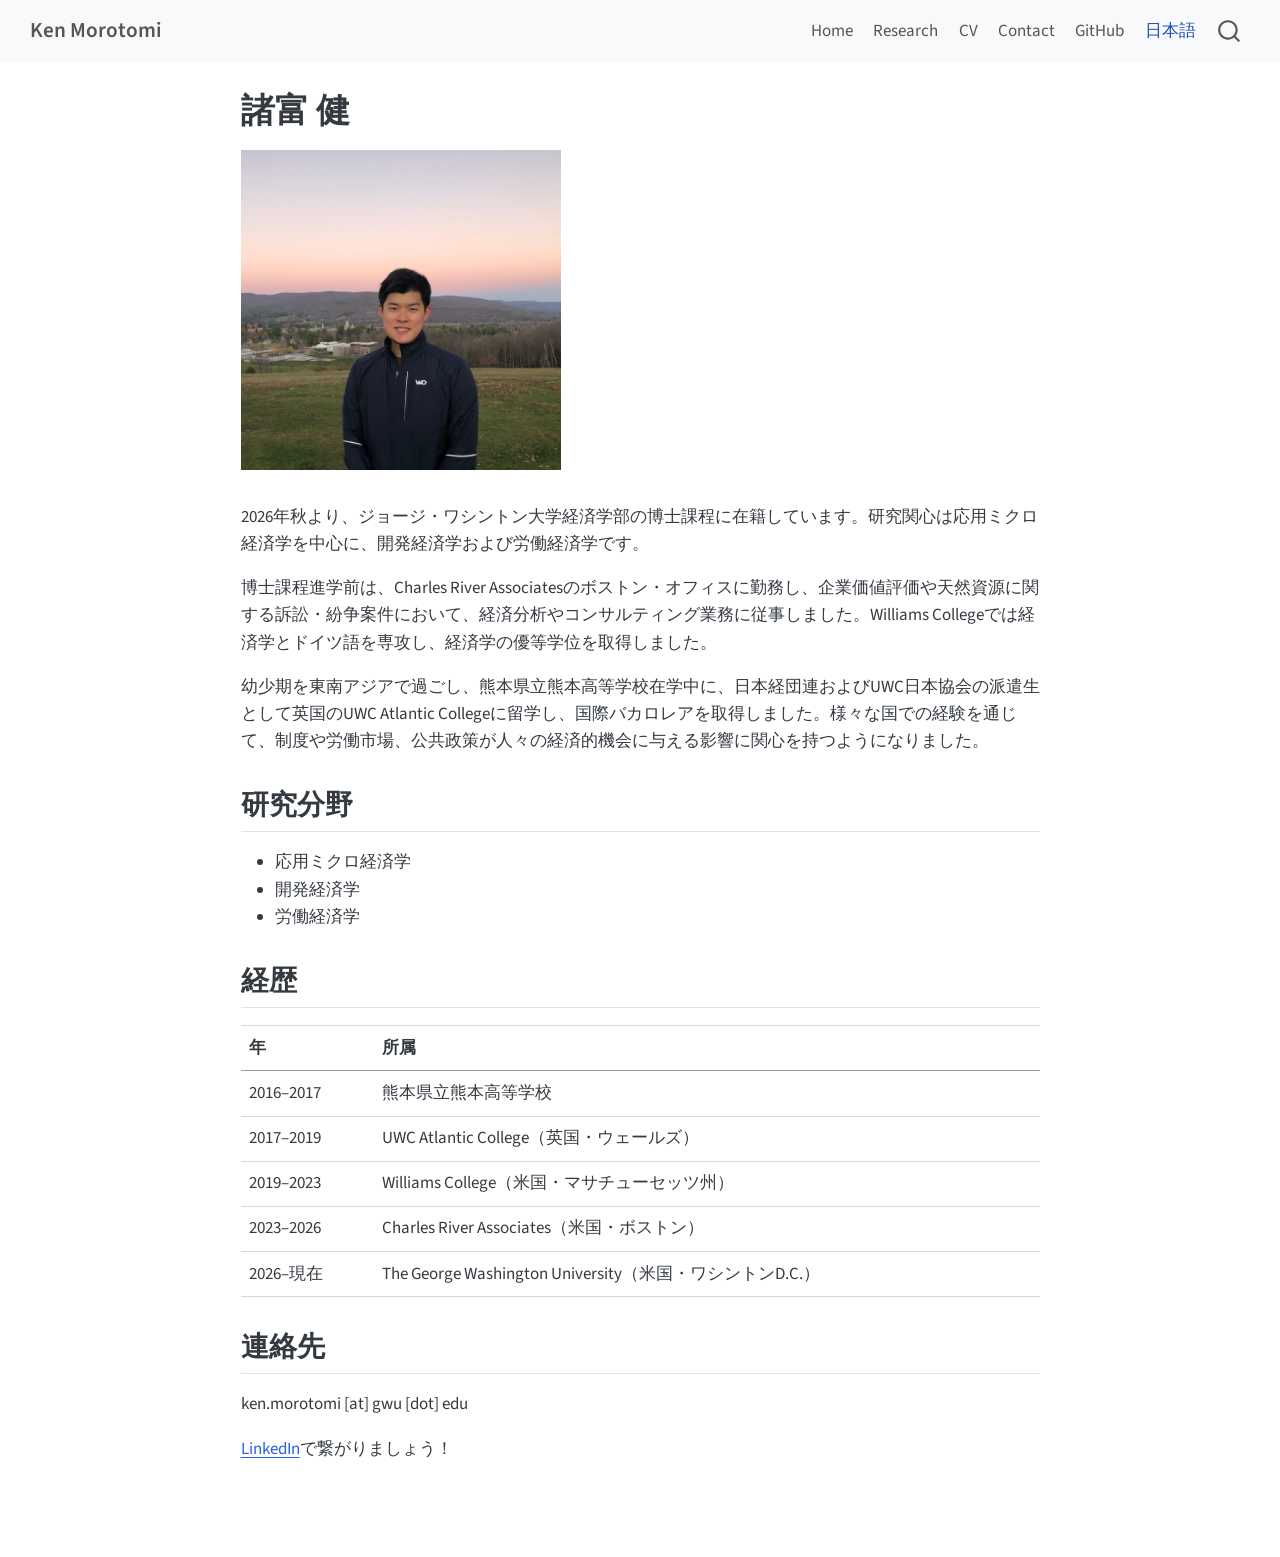
==== docs/ja/index.html @ 9145be32 "Complete website and add Japanese page" ====
<!DOCTYPE html>
<html xmlns="http://www.w3.org/1999/xhtml" lang="ja" xml:lang="ja"><head>

<meta charset="utf-8">
<meta name="generator" content="quarto-1.9.38">

<meta name="viewport" content="width=device-width, initial-scale=1.0, user-scalable=yes">


<title>諸富 健 – Ken Morotomi</title>
<style>
/* Default styles provided by pandoc.
** See https://pandoc.org/MANUAL.html#variables-for-html for config info.
*/
code{white-space: pre-wrap;}
span.smallcaps{font-variant: small-caps;}
div.columns{display: flex; gap: min(4vw, 1.5em);}
div.column{flex: auto; overflow-x: auto;}
div.hanging-indent{margin-left: 1.5em; text-indent: -1.5em;}
ul.task-list{list-style: none;}
ul.task-list li input[type="checkbox"] {
  width: 0.8em;
  margin: 0 0.8em 0.2em -1em; /* quarto-specific, see https://github.com/quarto-dev/quarto-cli/issues/4556 */ 
  vertical-align: middle;
}
</style>


<script src="../site_libs/quarto-nav/quarto-nav.js"></script>
<script src="../site_libs/quarto-nav/headroom.min.js"></script>
<script src="../site_libs/clipboard/clipboard.min.js"></script>
<script src="../site_libs/quarto-search/autocomplete.umd.js"></script>
<script src="../site_libs/quarto-search/fuse.min.js"></script>
<script src="../site_libs/quarto-search/quarto-search.js"></script>
<meta name="quarto:offset" content="../">
<script src="../site_libs/quarto-html/quarto.js" type="module"></script>
<script src="../site_libs/quarto-html/tabsets/tabsets.js" type="module"></script>
<script src="../site_libs/quarto-html/popper.min.js"></script>
<script src="../site_libs/quarto-html/tippy.umd.min.js"></script>
<script src="../site_libs/quarto-html/anchor.min.js"></script>
<link href="../site_libs/quarto-html/tippy.css" rel="stylesheet">
<link href="../site_libs/quarto-html/quarto-syntax-highlighting-15634bcf2e68342d4ad2dfa704d543f6.css" rel="stylesheet" id="quarto-text-highlighting-styles">
<script src="../site_libs/bootstrap/bootstrap.min.js"></script>
<link href="../site_libs/bootstrap/bootstrap-icons.css" rel="stylesheet">
<link href="../site_libs/bootstrap/bootstrap-158031087360bce0ff56dc785ce39e06.min.css" rel="stylesheet" append-hash="true" id="quarto-bootstrap" data-mode="light">
<script id="quarto-search-options" type="application/json">{
  "location": "navbar",
  "copy-button": false,
  "collapse-after": 3,
  "panel-placement": "end",
  "type": "overlay",
  "limit": 50,
  "keyboard-shortcut": [
    "f",
    "/",
    "s"
  ],
  "show-item-context": false,
  "language": {
    "search-no-results-text": "一致なし",
    "search-matching-documents-text": "一致した文書",
    "search-copy-link-title": "検索へのリンクをコピー",
    "search-hide-matches-text": "追加の検索結果を非表示",
    "search-more-match-text": "追加の検索結果",
    "search-more-matches-text": "追加の検索結果",
    "search-clear-button-title": "消去",
    "search-text-placeholder": "",
    "search-detached-cancel-button-title": "取消",
    "search-submit-button-title": "検索",
    "search-label": "サーチ"
  }
}</script>


<link rel="stylesheet" href="../styles.css">
</head>

<body class="nav-fixed fullcontent quarto-light">

<div id="quarto-search-results"></div>
  <header id="quarto-header" class="headroom fixed-top">
    <nav class="navbar navbar-expand-lg " data-bs-theme="dark">
      <div class="navbar-container container-fluid">
      <div class="navbar-brand-container mx-auto">
    <a class="navbar-brand" href="../index.html">
    <span class="navbar-title">Ken Morotomi</span>
    </a>
  </div>
            <div id="quarto-search" class="" title="サーチ"></div>
          <button class="navbar-toggler" type="button" data-bs-toggle="collapse" data-bs-target="#navbarCollapse" aria-controls="navbarCollapse" role="menu" aria-expanded="false" aria-label="ナビゲーションを切り替える" onclick="if (window.quartoToggleHeadroom) { window.quartoToggleHeadroom(); }">
  <span class="navbar-toggler-icon"></span>
</button>
          <div class="collapse navbar-collapse" id="navbarCollapse">
            <ul class="navbar-nav navbar-nav-scroll ms-auto">
  <li class="nav-item">
    <a class="nav-link" href="../index.html"> 
<span class="menu-text">Home</span></a>
  </li>  
  <li class="nav-item">
    <a class="nav-link" href="../research.html"> 
<span class="menu-text">Research</span></a>
  </li>  
  <li class="nav-item">
    <a class="nav-link" href="../cv.html"> 
<span class="menu-text">CV</span></a>
  </li>  
  <li class="nav-item">
    <a class="nav-link" href="../contact.html"> 
<span class="menu-text">Contact</span></a>
  </li>  
  <li class="nav-item">
    <a class="nav-link" href="https://github.com/kenmorotomi"> 
<span class="menu-text">GitHub</span></a>
  </li>  
  <li class="nav-item">
    <a class="nav-link active" href="../ja/index.html" aria-current="page"> 
<span class="menu-text">日本語</span></a>
  </li>  
</ul>
          </div> <!-- /navcollapse -->
            <div class="quarto-navbar-tools">
</div>
      </div> <!-- /container-fluid -->
    </nav>
</header>
<!-- content -->
<div id="quarto-content" class="quarto-container page-columns page-rows-contents page-layout-article page-navbar">
<!-- sidebar -->
<!-- margin-sidebar -->
    
<!-- main -->
<main class="content" id="quarto-document-content">

<header id="title-block-header" class="quarto-title-block default">
<div class="quarto-title">
<h1 class="title">諸富 健</h1>
</div>



<div class="quarto-title-meta">

    
  
    
  </div>
  


</header>


<div class="quarto-figure quarto-figure-left">
<figure class="figure">
<p><img src="../images/headshot.jpg" class="img-fluid quarto-figure quarto-figure-left figure-img" width="320"></p>
</figure>
</div>
<p>2026年秋より、ジョージ・ワシントン大学経済学部の博士課程に在籍しています。研究関心は応用ミクロ経済学を中心に、開発経済学および労働経済学です。</p>
<p>博士課程進学前は、Charles River Associatesのボストン・オフィスに勤務し、企業価値評価や天然資源に関する訴訟・紛争案件において、経済分析やコンサルティング業務に従事しました。Williams Collegeでは経済学とドイツ語を専攻し、経済学の優等学位を取得しました。</p>
<p>幼少期を東南アジアで過ごし、熊本県立熊本高等学校在学中に、日本経団連およびUWC日本協会の派遣生として英国のUWC Atlantic Collegeに留学し、国際バカロレアを取得しました。様々な国での経験を通じて、制度や労働市場、公共政策が人々の経済的機会に与える影響に関心を持つようになりました。</p>
<section id="研究分野" class="level2">
<h2 class="anchored" data-anchor-id="研究分野">研究分野</h2>
<ul>
<li>応用ミクロ経済学</li>
<li>開発経済学</li>
<li>労働経済学</li>
</ul>
</section>
<section id="経歴" class="level2">
<h2 class="anchored" data-anchor-id="経歴">経歴</h2>
<table class="caption-top table">
<thead>
<tr class="header">
<th>年</th>
<th>所属</th>
</tr>
</thead>
<tbody>
<tr class="odd">
<td>2016–2017</td>
<td>熊本県立熊本高等学校</td>
</tr>
<tr class="even">
<td>2017–2019</td>
<td>UWC Atlantic College（英国・ウェールズ）</td>
</tr>
<tr class="odd">
<td>2019–2023</td>
<td>Williams College（米国・マサチューセッツ州）</td>
</tr>
<tr class="even">
<td>2023–2026</td>
<td>Charles River Associates（米国・ボストン）</td>
</tr>
<tr class="odd">
<td>2026–現在</td>
<td>The George Washington University（米国・ワシントンD.C.）</td>
</tr>
</tbody>
</table>
</section>
<section id="連絡先" class="level2">
<h2 class="anchored" data-anchor-id="連絡先">連絡先</h2>
<p>ken.morotomi [at] gwu [dot] edu</p>
<p><a href="https://www.linkedin.com/in/kenmorotomi">LinkedIn</a>で繋がりましょう！</p>


</section>

</main> <!-- /main -->
<script id="quarto-html-after-body" type="application/javascript">
  window.document.addEventListener("DOMContentLoaded", function (event) {
    const icon = "";
    const anchorJS = new window.AnchorJS();
    anchorJS.options = {
      placement: 'right',
      icon: icon
    };
    anchorJS.add('.anchored');
    const isCodeAnnotation = (el) => {
      for (const clz of el.classList) {
        if (clz.startsWith('code-annotation-')) {                     
          return true;
        }
      }
      return false;
    }
    const onCopySuccess = function(e) {
      // button target
      const button = e.trigger;
      // don't keep focus
      button.blur();
      // flash "checked"
      button.classList.add('code-copy-button-checked');
      var currentTitle = button.getAttribute("title");
      button.setAttribute("title", "コピーしました");
      let tooltip;
      if (window.bootstrap) {
        button.setAttribute("data-bs-toggle", "tooltip");
        button.setAttribute("data-bs-placement", "left");
        button.setAttribute("data-bs-title", "コピーしました");
        tooltip = new bootstrap.Tooltip(button, 
          { trigger: "manual", 
            customClass: "code-copy-button-tooltip",
            offset: [0, -8]});
        tooltip.show();    
      }
      setTimeout(function() {
        if (tooltip) {
          tooltip.hide();
          button.removeAttribute("data-bs-title");
          button.removeAttribute("data-bs-toggle");
          button.removeAttribute("data-bs-placement");
        }
        button.setAttribute("title", currentTitle);
        button.classList.remove('code-copy-button-checked');
      }, 1000);
      // clear code selection
      e.clearSelection();
    }
    const getTextToCopy = function(trigger) {
      const outerScaffold = trigger.parentElement.cloneNode(true);
      const codeEl = outerScaffold.querySelector('code');
      for (const childEl of codeEl.children) {
        if (isCodeAnnotation(childEl)) {
          childEl.remove();
        }
      }
      return codeEl.innerText;
    }
    const clipboard = new window.ClipboardJS('.code-copy-button:not([data-in-quarto-modal])', {
      text: getTextToCopy
    });
    clipboard.on('success', onCopySuccess);
    if (window.document.getElementById('quarto-embedded-source-code-modal')) {
      const clipboardModal = new window.ClipboardJS('.code-copy-button[data-in-quarto-modal]', {
        text: getTextToCopy,
        container: window.document.getElementById('quarto-embedded-source-code-modal')
      });
      clipboardModal.on('success', onCopySuccess);
    }
      var localhostRegex = new RegExp(/^(?:http|https):\/\/localhost\:?[0-9]*\//);
      var mailtoRegex = new RegExp(/^mailto:/);
        var filterRegex = new RegExp('/' + window.location.host + '/');
      var isInternal = (href) => {
          return filterRegex.test(href) || localhostRegex.test(href) || mailtoRegex.test(href);
      }
      // Inspect non-navigation links and adorn them if external
     var links = window.document.querySelectorAll('a[href]:not(.nav-link):not(.navbar-brand):not(.toc-action):not(.sidebar-link):not(.sidebar-item-toggle):not(.pagination-link):not(.no-external):not([aria-hidden]):not(.dropdown-item):not(.quarto-navigation-tool):not(.about-link)');
      for (var i=0; i<links.length; i++) {
        const link = links[i];
        if (!isInternal(link.href)) {
          // undo the damage that might have been done by quarto-nav.js in the case of
          // links that we want to consider external
          if (link.dataset.originalHref !== undefined) {
            link.href = link.dataset.originalHref;
          }
        }
      }
    function tippyHover(el, contentFn, onTriggerFn, onUntriggerFn) {
      const config = {
        allowHTML: true,
        maxWidth: 500,
        delay: 100,
        arrow: false,
        appendTo: function(el) {
            return el.parentElement;
        },
        interactive: true,
        interactiveBorder: 10,
        theme: 'quarto',
        placement: 'bottom-start',
      };
      if (contentFn) {
        config.content = contentFn;
      }
      if (onTriggerFn) {
        config.onTrigger = onTriggerFn;
      }
      if (onUntriggerFn) {
        config.onUntrigger = onUntriggerFn;
      }
      window.tippy(el, config); 
    }
    const noterefs = window.document.querySelectorAll('a[role="doc-noteref"]');
    for (var i=0; i<noterefs.length; i++) {
      const ref = noterefs[i];
      tippyHover(ref, function() {
        // use id or data attribute instead here
        let href = ref.getAttribute('data-footnote-href') || ref.getAttribute('href');
        try { href = new URL(href).hash; } catch {}
        const id = href.replace(/^#\/?/, "");
        const note = window.document.getElementById(id);
        if (note) {
          return note.innerHTML;
        } else {
          return "";
        }
      });
    }
    const xrefs = window.document.querySelectorAll('a.quarto-xref');
    const processXRef = (id, note) => {
      // Strip column container classes
      const stripColumnClz = (el) => {
        el.classList.remove("page-full", "page-columns");
        if (el.children) {
          for (const child of el.children) {
            stripColumnClz(child);
          }
        }
      }
      stripColumnClz(note)
      if (id === null || id.startsWith('sec-')) {
        // Special case sections, only their first couple elements
        const container = document.createElement("div");
        if (note.children && note.children.length > 2) {
          container.appendChild(note.children[0].cloneNode(true));
          for (let i = 1; i < note.children.length; i++) {
            const child = note.children[i];
            if (child.tagName === "P" && child.innerText === "") {
              continue;
            } else {
              container.appendChild(child.cloneNode(true));
              break;
            }
          }
          if (window.Quarto?.typesetMath) {
            window.Quarto.typesetMath(container);
          }
          return container.innerHTML
        } else {
          if (window.Quarto?.typesetMath) {
            window.Quarto.typesetMath(note);
          }
          return note.innerHTML;
        }
      } else {
        // Remove any anchor links if they are present
        const anchorLink = note.querySelector('a.anchorjs-link');
        if (anchorLink) {
          anchorLink.remove();
        }
        if (window.Quarto?.typesetMath) {
          window.Quarto.typesetMath(note);
        }
        if (note.classList.contains("callout")) {
          return note.outerHTML;
        } else {
          return note.innerHTML;
        }
      }
    }
    for (var i=0; i<xrefs.length; i++) {
      const xref = xrefs[i];
      tippyHover(xref, undefined, function(instance) {
        instance.disable();
        let url = xref.getAttribute('href');
        let hash = undefined; 
        if (url.startsWith('#')) {
          hash = url;
        } else {
          try { hash = new URL(url).hash; } catch {}
        }
        if (hash) {
          const id = hash.replace(/^#\/?/, "");
          const note = window.document.getElementById(id);
          if (note !== null) {
            try {
              const html = processXRef(id, note.cloneNode(true));
              instance.setContent(html);
            } finally {
              instance.enable();
              instance.show();
            }
          } else {
            // See if we can fetch this
            fetch(url.split('#')[0])
            .then(res => res.text())
            .then(html => {
              const parser = new DOMParser();
              const htmlDoc = parser.parseFromString(html, "text/html");
              const note = htmlDoc.getElementById(id);
              if (note !== null) {
                const html = processXRef(id, note);
                instance.setContent(html);
              } 
            }).finally(() => {
              instance.enable();
              instance.show();
            });
          }
        } else {
          // See if we can fetch a full url (with no hash to target)
          // This is a special case and we should probably do some content thinning / targeting
          fetch(url)
          .then(res => res.text())
          .then(html => {
            const parser = new DOMParser();
            const htmlDoc = parser.parseFromString(html, "text/html");
            const note = htmlDoc.querySelector('main.content');
            if (note !== null) {
              // This should only happen for chapter cross references
              // (since there is no id in the URL)
              // remove the first header
              if (note.children.length > 0 && note.children[0].tagName === "HEADER") {
                note.children[0].remove();
              }
              const html = processXRef(null, note);
              instance.setContent(html);
            } 
          }).finally(() => {
            instance.enable();
            instance.show();
          });
        }
      }, function(instance) {
      });
    }
        let selectedAnnoteEl;
        const selectorForAnnotation = ( cell, annotation) => {
          let cellAttr = 'data-code-cell="' + cell + '"';
          let lineAttr = 'data-code-annotation="' +  annotation + '"';
          const selector = 'span[' + cellAttr + '][' + lineAttr + ']';
          return selector;
        }
        const selectCodeLines = (annoteEl) => {
          const doc = window.document;
          const targetCell = annoteEl.getAttribute("data-target-cell");
          const targetAnnotation = annoteEl.getAttribute("data-target-annotation");
          const annoteSpan = window.document.querySelector(selectorForAnnotation(targetCell, targetAnnotation));
          const lines = annoteSpan.getAttribute("data-code-lines").split(",");
          const lineIds = lines.map((line) => {
            return targetCell + "-" + line;
          })
          let top = null;
          let height = null;
          let parent = null;
          if (lineIds.length > 0) {
              //compute the position of the single el (top and bottom and make a div)
              const el = window.document.getElementById(lineIds[0]);
              top = el.offsetTop;
              height = el.offsetHeight;
              parent = el.parentElement.parentElement;
            if (lineIds.length > 1) {
              const lastEl = window.document.getElementById(lineIds[lineIds.length - 1]);
              const bottom = lastEl.offsetTop + lastEl.offsetHeight;
              height = bottom - top;
            }
            if (top !== null && height !== null && parent !== null) {
              // cook up a div (if necessary) and position it 
              let div = window.document.getElementById("code-annotation-line-highlight");
              if (div === null) {
                div = window.document.createElement("div");
                div.setAttribute("id", "code-annotation-line-highlight");
                div.style.position = 'absolute';
                parent.appendChild(div);
              }
              div.style.top = top - 2 + "px";
              div.style.height = height + 4 + "px";
              div.style.left = 0;
              let gutterDiv = window.document.getElementById("code-annotation-line-highlight-gutter");
              if (gutterDiv === null) {
                gutterDiv = window.document.createElement("div");
                gutterDiv.setAttribute("id", "code-annotation-line-highlight-gutter");
                gutterDiv.style.position = 'absolute';
                const codeCell = window.document.getElementById(targetCell);
                const gutter = codeCell.querySelector('.code-annotation-gutter');
                gutter.appendChild(gutterDiv);
              }
              gutterDiv.style.top = top - 2 + "px";
              gutterDiv.style.height = height + 4 + "px";
            }
            selectedAnnoteEl = annoteEl;
          }
        };
        const unselectCodeLines = () => {
          const elementsIds = ["code-annotation-line-highlight", "code-annotation-line-highlight-gutter"];
          elementsIds.forEach((elId) => {
            const div = window.document.getElementById(elId);
            if (div) {
              div.remove();
            }
          });
          selectedAnnoteEl = undefined;
        };
          // Handle positioning of the toggle
      window.addEventListener(
        "resize",
        throttle(() => {
          elRect = undefined;
          if (selectedAnnoteEl) {
            selectCodeLines(selectedAnnoteEl);
          }
        }, 10)
      );
      function throttle(fn, ms) {
      let throttle = false;
      let timer;
        return (...args) => {
          if(!throttle) { // first call gets through
              fn.apply(this, args);
              throttle = true;
          } else { // all the others get throttled
              if(timer) clearTimeout(timer); // cancel #2
              timer = setTimeout(() => {
                fn.apply(this, args);
                timer = throttle = false;
              }, ms);
          }
        };
      }
        // Attach click handler to the DT
        const annoteDls = window.document.querySelectorAll('dt[data-target-cell]');
        for (const annoteDlNode of annoteDls) {
          annoteDlNode.addEventListener('click', (event) => {
            const clickedEl = event.target;
            if (clickedEl !== selectedAnnoteEl) {
              unselectCodeLines();
              const activeEl = window.document.querySelector('dt[data-target-cell].code-annotation-active');
              if (activeEl) {
                activeEl.classList.remove('code-annotation-active');
              }
              selectCodeLines(clickedEl);
              clickedEl.classList.add('code-annotation-active');
            } else {
              // Unselect the line
              unselectCodeLines();
              clickedEl.classList.remove('code-annotation-active');
            }
          });
        }
    const findCites = (el) => {
      const parentEl = el.parentElement;
      if (parentEl) {
        const cites = parentEl.dataset.cites;
        if (cites) {
          return {
            el,
            cites: cites.split(' ')
          };
        } else {
          return findCites(el.parentElement)
        }
      } else {
        return undefined;
      }
    };
    var bibliorefs = window.document.querySelectorAll('a[role="doc-biblioref"]');
    for (var i=0; i<bibliorefs.length; i++) {
      const ref = bibliorefs[i];
      const citeInfo = findCites(ref);
      if (citeInfo) {
        tippyHover(citeInfo.el, function() {
          var popup = window.document.createElement('div');
          citeInfo.cites.forEach(function(cite) {
            var citeDiv = window.document.createElement('div');
            citeDiv.classList.add('hanging-indent');
            citeDiv.classList.add('csl-entry');
            var biblioDiv = window.document.getElementById('ref-' + cite);
            if (biblioDiv) {
              citeDiv.innerHTML = biblioDiv.innerHTML;
            }
            popup.appendChild(citeDiv);
          });
          return popup.innerHTML;
        });
      }
    }
  });
  </script>
</div> <!-- /content -->




</body></html>
---- docs/site_libs/quarto-html/tippy.css ----
.tippy-box[data-animation=fade][data-state=hidden]{opacity:0}[data-tippy-root]{max-width:calc(100vw - 10px)}.tippy-box{position:relative;background-color:#333;color:#fff;border-radius:4px;font-size:14px;line-height:1.4;white-space:normal;outline:0;transition-property:transform,visibility,opacity}.tippy-box[data-placement^=top]>.tippy-arrow{bottom:0}.tippy-box[data-placement^=top]>.tippy-arrow:before{bottom:-7px;left:0;border-width:8px 8px 0;border-top-color:initial;transform-origin:center top}.tippy-box[data-placement^=bottom]>.tippy-arrow{top:0}.tippy-box[data-placement^=bottom]>.tippy-arrow:before{top:-7px;left:0;border-width:0 8px 8px;border-bottom-color:initial;transform-origin:center bottom}.tippy-box[data-placement^=left]>.tippy-arrow{right:0}.tippy-box[data-placement^=left]>.tippy-arrow:before{border-width:8px 0 8px 8px;border-left-color:initial;right:-7px;transform-origin:center left}.tippy-box[data-placement^=right]>.tippy-arrow{left:0}.tippy-box[data-placement^=right]>.tippy-arrow:before{left:-7px;border-width:8px 8px 8px 0;border-right-color:initial;transform-origin:center right}.tippy-box[data-inertia][data-state=visible]{transition-timing-function:cubic-bezier(.54,1.5,.38,1.11)}.tippy-arrow{width:16px;height:16px;color:#333}.tippy-arrow:before{content:"";position:absolute;border-color:transparent;border-style:solid}.tippy-content{position:relative;padding:5px 9px;z-index:1}
---- docs/site_libs/quarto-html/quarto-syntax-highlighting-15634bcf2e68342d4ad2dfa704d543f6.css ----
/* quarto syntax highlight colors */
:root {
  --quarto-hl-ot-color: #003B4F;
  --quarto-hl-at-color: #657422;
  --quarto-hl-ss-color: #20794D;
  --quarto-hl-an-color: #5E5E5E;
  --quarto-hl-fu-color: #4758AB;
  --quarto-hl-st-color: #20794D;
  --quarto-hl-cf-color: #003B4F;
  --quarto-hl-op-color: #5E5E5E;
  --quarto-hl-er-color: #AD0000;
  --quarto-hl-bn-color: #AD0000;
  --quarto-hl-al-color: #AD0000;
  --quarto-hl-va-color: #111111;
  --quarto-hl-bu-color: inherit;
  --quarto-hl-ex-color: inherit;
  --quarto-hl-pp-color: #AD0000;
  --quarto-hl-in-color: #5E5E5E;
  --quarto-hl-vs-color: #20794D;
  --quarto-hl-wa-color: #5E5E5E;
  --quarto-hl-do-color: #5E5E5E;
  --quarto-hl-im-color: #00769E;
  --quarto-hl-ch-color: #20794D;
  --quarto-hl-dt-color: #AD0000;
  --quarto-hl-fl-color: #AD0000;
  --quarto-hl-co-color: #5E5E5E;
  --quarto-hl-cv-color: #5E5E5E;
  --quarto-hl-cn-color: #8f5902;
  --quarto-hl-sc-color: #5E5E5E;
  --quarto-hl-dv-color: #AD0000;
  --quarto-hl-kw-color: #003B4F;
}

/* other quarto variables */
:root {
  --quarto-font-monospace: SFMono-Regular, Menlo, Monaco, Consolas, "Liberation Mono", "Courier New", monospace;
}

/* syntax highlight based on Pandoc's rules */
pre > code.sourceCode > span {
  color: #003B4F;
}

code.sourceCode > span {
  color: #003B4F;
}

div.sourceCode,
div.sourceCode pre.sourceCode {
  color: #003B4F;
}

/* Normal */
code span {
  color: #003B4F;
}

/* Alert */
code span.al {
  color: #AD0000;
  font-style: inherit;
}

/* Annotation */
code span.an {
  color: #5E5E5E;
  font-style: inherit;
}

/* Attribute */
code span.at {
  color: #657422;
  font-style: inherit;
}

/* BaseN */
code span.bn {
  color: #AD0000;
  font-style: inherit;
}

/* BuiltIn */
code span.bu {
  font-style: inherit;
}

/* ControlFlow */
code span.cf {
  color: #003B4F;
  font-weight: bold;
  font-style: inherit;
}

/* Char */
code span.ch {
  color: #20794D;
  font-style: inherit;
}

/* Constant */
code span.cn {
  color: #8f5902;
  font-style: inherit;
}

/* Comment */
code span.co {
  color: #5E5E5E;
  font-style: inherit;
}

/* CommentVar */
code span.cv {
  color: #5E5E5E;
  font-style: italic;
}

/* Documentation */
code span.do {
  color: #5E5E5E;
  font-style: italic;
}

/* DataType */
code span.dt {
  color: #AD0000;
  font-style: inherit;
}

/* DecVal */
code span.dv {
  color: #AD0000;
  font-style: inherit;
}

/* Error */
code span.er {
  color: #AD0000;
  font-style: inherit;
}

/* Extension */
code span.ex {
  font-style: inherit;
}

/* Float */
code span.fl {
  color: #AD0000;
  font-style: inherit;
}

/* Function */
code span.fu {
  color: #4758AB;
  font-style: inherit;
}

/* Import */
code span.im {
  color: #00769E;
  font-style: inherit;
}

/* Information */
code span.in {
  color: #5E5E5E;
  font-style: inherit;
}

/* Keyword */
code span.kw {
  color: #003B4F;
  font-weight: bold;
  font-style: inherit;
}

/* Operator */
code span.op {
  color: #5E5E5E;
  font-style: inherit;
}

/* Other */
code span.ot {
  color: #003B4F;
  font-style: inherit;
}

/* Preprocessor */
code span.pp {
  color: #AD0000;
  font-style: inherit;
}

/* SpecialChar */
code span.sc {
  color: #5E5E5E;
  font-style: inherit;
}

/* SpecialString */
code span.ss {
  color: #20794D;
  font-style: inherit;
}

/* String */
code span.st {
  color: #20794D;
  font-style: inherit;
}

/* Variable */
code span.va {
  color: #111111;
  font-style: inherit;
}

/* VerbatimString */
code span.vs {
  color: #20794D;
  font-style: inherit;
}

/* Warning */
code span.wa {
  color: #5E5E5E;
  font-style: italic;
}

.prevent-inlining {
  content: "</";
}

/*# sourceMappingURL=f23921c56f73e400b49028c9186a1aa0.css.map */
---- docs/styles.css ----
.navbar-title {
  font-weight: 600;
}

body {
  line-height: 1.6;
}

h1, h2, h3 {
  font-weight: 600;
}

main {
  max-width: 850px;
}
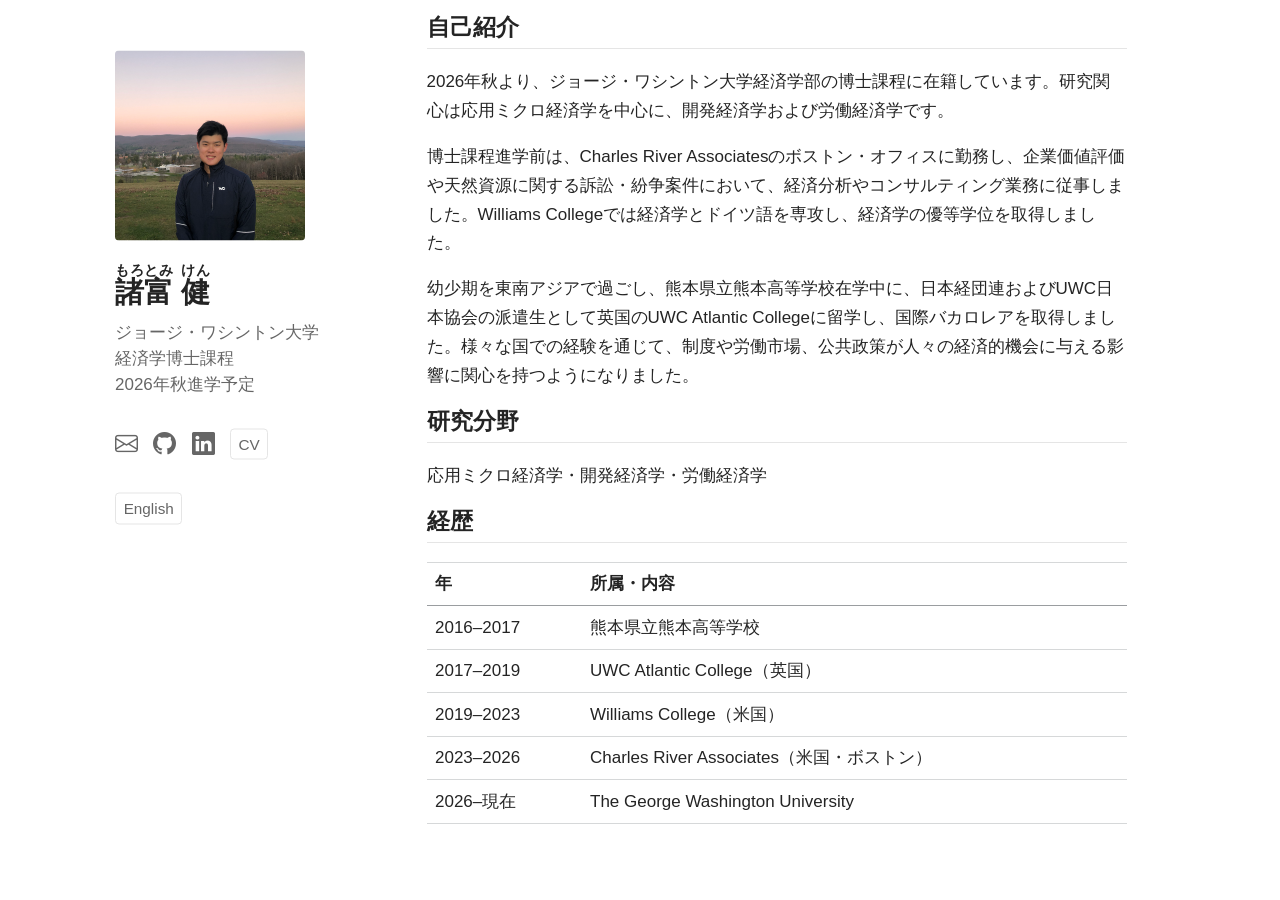
==== commit 02f72c46: "Redesign website to be single-page" ====
--- a/docs/ja/index.html
+++ b/docs/ja/index.html
@@ -7,7 +7,7 @@
 <meta name="viewport" content="width=device-width, initial-scale=1.0, user-scalable=yes">
 
 
-<title>諸富 健 – Ken Morotomi</title>
+<title>index – Ken Morotomi</title>
 <style>
 /* Default styles provided by pandoc.
 ** See https://pandoc.org/MANUAL.html#variables-for-html for config info.
@@ -27,7 +27,6 @@
 
 
 <script src="../site_libs/quarto-nav/quarto-nav.js"></script>
-<script src="../site_libs/quarto-nav/headroom.min.js"></script>
 <script src="../site_libs/clipboard/clipboard.min.js"></script>
 <script src="../site_libs/quarto-search/autocomplete.umd.js"></script>
 <script src="../site_libs/quarto-search/fuse.min.js"></script>
@@ -37,18 +36,17 @@
 <script src="../site_libs/quarto-html/tabsets/tabsets.js" type="module"></script>
 <script src="../site_libs/quarto-html/popper.min.js"></script>
 <script src="../site_libs/quarto-html/tippy.umd.min.js"></script>
-<script src="../site_libs/quarto-html/anchor.min.js"></script>
 <link href="../site_libs/quarto-html/tippy.css" rel="stylesheet">
 <link href="../site_libs/quarto-html/quarto-syntax-highlighting-15634bcf2e68342d4ad2dfa704d543f6.css" rel="stylesheet" id="quarto-text-highlighting-styles">
 <script src="../site_libs/bootstrap/bootstrap.min.js"></script>
 <link href="../site_libs/bootstrap/bootstrap-icons.css" rel="stylesheet">
 <link href="../site_libs/bootstrap/bootstrap-158031087360bce0ff56dc785ce39e06.min.css" rel="stylesheet" append-hash="true" id="quarto-bootstrap" data-mode="light">
 <script id="quarto-search-options" type="application/json">{
-  "location": "navbar",
+  "location": "sidebar",
   "copy-button": false,
   "collapse-after": 3,
-  "panel-placement": "end",
-  "type": "overlay",
+  "panel-placement": "start",
+  "type": "textbox",
   "limit": 50,
   "keyboard-shortcut": [
     "f",
@@ -70,109 +68,59 @@
     "search-label": "サーチ"
   }
 }</script>
+<style>html{ scroll-behavior: smooth; }</style>
 
 
 <link rel="stylesheet" href="../styles.css">
 </head>
 
-<body class="nav-fixed fullcontent quarto-light">
+<body class="fullcontent quarto-light">
 
 <div id="quarto-search-results"></div>
-  <header id="quarto-header" class="headroom fixed-top">
-    <nav class="navbar navbar-expand-lg " data-bs-theme="dark">
-      <div class="navbar-container container-fluid">
-      <div class="navbar-brand-container mx-auto">
-    <a class="navbar-brand" href="../index.html">
-    <span class="navbar-title">Ken Morotomi</span>
-    </a>
-  </div>
-            <div id="quarto-search" class="" title="サーチ"></div>
-          <button class="navbar-toggler" type="button" data-bs-toggle="collapse" data-bs-target="#navbarCollapse" aria-controls="navbarCollapse" role="menu" aria-expanded="false" aria-label="ナビゲーションを切り替える" onclick="if (window.quartoToggleHeadroom) { window.quartoToggleHeadroom(); }">
-  <span class="navbar-toggler-icon"></span>
-</button>
-          <div class="collapse navbar-collapse" id="navbarCollapse">
-            <ul class="navbar-nav navbar-nav-scroll ms-auto">
-  <li class="nav-item">
-    <a class="nav-link" href="../index.html"> 
-<span class="menu-text">Home</span></a>
-  </li>  
-  <li class="nav-item">
-    <a class="nav-link" href="../research.html"> 
-<span class="menu-text">Research</span></a>
-  </li>  
-  <li class="nav-item">
-    <a class="nav-link" href="../cv.html"> 
-<span class="menu-text">CV</span></a>
-  </li>  
-  <li class="nav-item">
-    <a class="nav-link" href="../contact.html"> 
-<span class="menu-text">Contact</span></a>
-  </li>  
-  <li class="nav-item">
-    <a class="nav-link" href="https://github.com/kenmorotomi"> 
-<span class="menu-text">GitHub</span></a>
-  </li>  
-  <li class="nav-item">
-    <a class="nav-link active" href="../ja/index.html" aria-current="page"> 
-<span class="menu-text">日本語</span></a>
-  </li>  
-</ul>
-          </div> <!-- /navcollapse -->
-            <div class="quarto-navbar-tools">
-</div>
-      </div> <!-- /container-fluid -->
-    </nav>
-</header>
 <!-- content -->
-<div id="quarto-content" class="quarto-container page-columns page-rows-contents page-layout-article page-navbar">
+<div id="quarto-content" class="quarto-container page-layout-custom">
 <!-- sidebar -->
 <!-- margin-sidebar -->
-    
 <!-- main -->
-<main class="content" id="quarto-document-content">
-
-<header id="title-block-header" class="quarto-title-block default">
-<div class="quarto-title">
-<h1 class="title">諸富 健</h1>
+
+
+
+
+<div class="site-grid">
+<div class="profile">
+<p><img src="../images/headshot.jpg" class="profile-photo img-fluid" alt="諸富健のプロフィール写真"></p>
+<section id="諸富もろとみ-健けん" class="level1">
+<h1><ruby>諸富<rt>もろとみ</rt></ruby> <ruby>健<rt>けん</rt></ruby></h1>
+<p>ジョージ・ワシントン大学<br>
+経済学博士課程<br>
+2026年秋進学予定</p>
+<div class="social-links">
+<p><a href="mailto:ken.morotomi@gwu.edu" aria-label="メール" title="メール"> <i class="bi bi-envelope"></i> </a></p>
+<p><a href="https://github.com/kenmorotomi" aria-label="GitHub" title="GitHub"> <i class="bi bi-github"></i> </a></p>
+<p><a href="https://www.linkedin.com/in/kenmorotomi/" aria-label="LinkedIn" title="LinkedIn"> <i class="bi bi-linkedin"></i> </a></p>
+<p><a href="../files/cv.pdf" class="text-link">CV</a></p>
+<p><a href="../" class="text-link">English</a></p>
 </div>
-
-
-
-<div class="quarto-title-meta">
-
-    
-  
-    
-  </div>
-  
-
-
-</header>
-
-
-<div class="quarto-figure quarto-figure-left">
-<figure class="figure">
-<p><img src="../images/headshot.jpg" class="img-fluid quarto-figure quarto-figure-left figure-img" width="320"></p>
-</figure>
+</section>
 </div>
+<div class="main-content">
+<section id="自己紹介" class="level2">
+<h2 data-anchor-id="自己紹介">自己紹介</h2>
 <p>2026年秋より、ジョージ・ワシントン大学経済学部の博士課程に在籍しています。研究関心は応用ミクロ経済学を中心に、開発経済学および労働経済学です。</p>
 <p>博士課程進学前は、Charles River Associatesのボストン・オフィスに勤務し、企業価値評価や天然資源に関する訴訟・紛争案件において、経済分析やコンサルティング業務に従事しました。Williams Collegeでは経済学とドイツ語を専攻し、経済学の優等学位を取得しました。</p>
 <p>幼少期を東南アジアで過ごし、熊本県立熊本高等学校在学中に、日本経団連およびUWC日本協会の派遣生として英国のUWC Atlantic Collegeに留学し、国際バカロレアを取得しました。様々な国での経験を通じて、制度や労働市場、公共政策が人々の経済的機会に与える影響に関心を持つようになりました。</p>
+</section>
 <section id="研究分野" class="level2">
-<h2 class="anchored" data-anchor-id="研究分野">研究分野</h2>
-<ul>
-<li>応用ミクロ経済学</li>
-<li>開発経済学</li>
-<li>労働経済学</li>
-</ul>
+<h2 data-anchor-id="研究分野">研究分野</h2>
+<p>応用ミクロ経済学・開発経済学・労働経済学</p>
 </section>
 <section id="経歴" class="level2">
-<h2 class="anchored" data-anchor-id="経歴">経歴</h2>
+<h2 data-anchor-id="経歴">経歴</h2>
 <table class="caption-top table">
 <thead>
 <tr class="header">
 <th>年</th>
-<th>所属</th>
+<th>所属・内容</th>
 </tr>
 </thead>
 <tbody>
@@ -182,11 +130,11 @@
 </tr>
 <tr class="even">
 <td>2017–2019</td>
-<td>UWC Atlantic College（英国・ウェールズ）</td>
+<td>UWC Atlantic College（英国）</td>
 </tr>
 <tr class="odd">
 <td>2019–2023</td>
-<td>Williams College（米国・マサチューセッツ州）</td>
+<td>Williams College（米国）</td>
 </tr>
 <tr class="even">
 <td>2023–2026</td>
@@ -194,29 +142,19 @@
 </tr>
 <tr class="odd">
 <td>2026–現在</td>
-<td>The George Washington University（米国・ワシントンD.C.）</td>
+<td>The George Washington University</td>
 </tr>
 </tbody>
 </table>
 </section>
-<section id="連絡先" class="level2">
-<h2 class="anchored" data-anchor-id="連絡先">連絡先</h2>
-<p>ken.morotomi [at] gwu [dot] edu</p>
-<p><a href="https://www.linkedin.com/in/kenmorotomi">LinkedIn</a>で繋がりましょう！</p>
-
-
-</section>
-
-</main> <!-- /main -->
+</div>
+</div>
+
+
+
+
 <script id="quarto-html-after-body" type="application/javascript">
   window.document.addEventListener("DOMContentLoaded", function (event) {
-    const icon = "";
-    const anchorJS = new window.AnchorJS();
-    anchorJS.options = {
-      placement: 'right',
-      icon: icon
-    };
-    anchorJS.add('.anchored');
     const isCodeAnnotation = (el) => {
       for (const clz of el.classList) {
         if (clz.startsWith('code-annotation-')) {                     
@@ -281,7 +219,7 @@
     }
       var localhostRegex = new RegExp(/^(?:http|https):\/\/localhost\:?[0-9]*\//);
       var mailtoRegex = new RegExp(/^mailto:/);
-        var filterRegex = new RegExp('/' + window.location.host + '/');
+        var filterRegex = new RegExp("https:\/\/kenmorotomi\.github\.io");
       var isInternal = (href) => {
           return filterRegex.test(href) || localhostRegex.test(href) || mailtoRegex.test(href);
       }
@@ -613,4 +551,5 @@
 
 
 
+<script src="../site_libs/quarto-html/zenscroll-min.js"></script>
 </body></html>
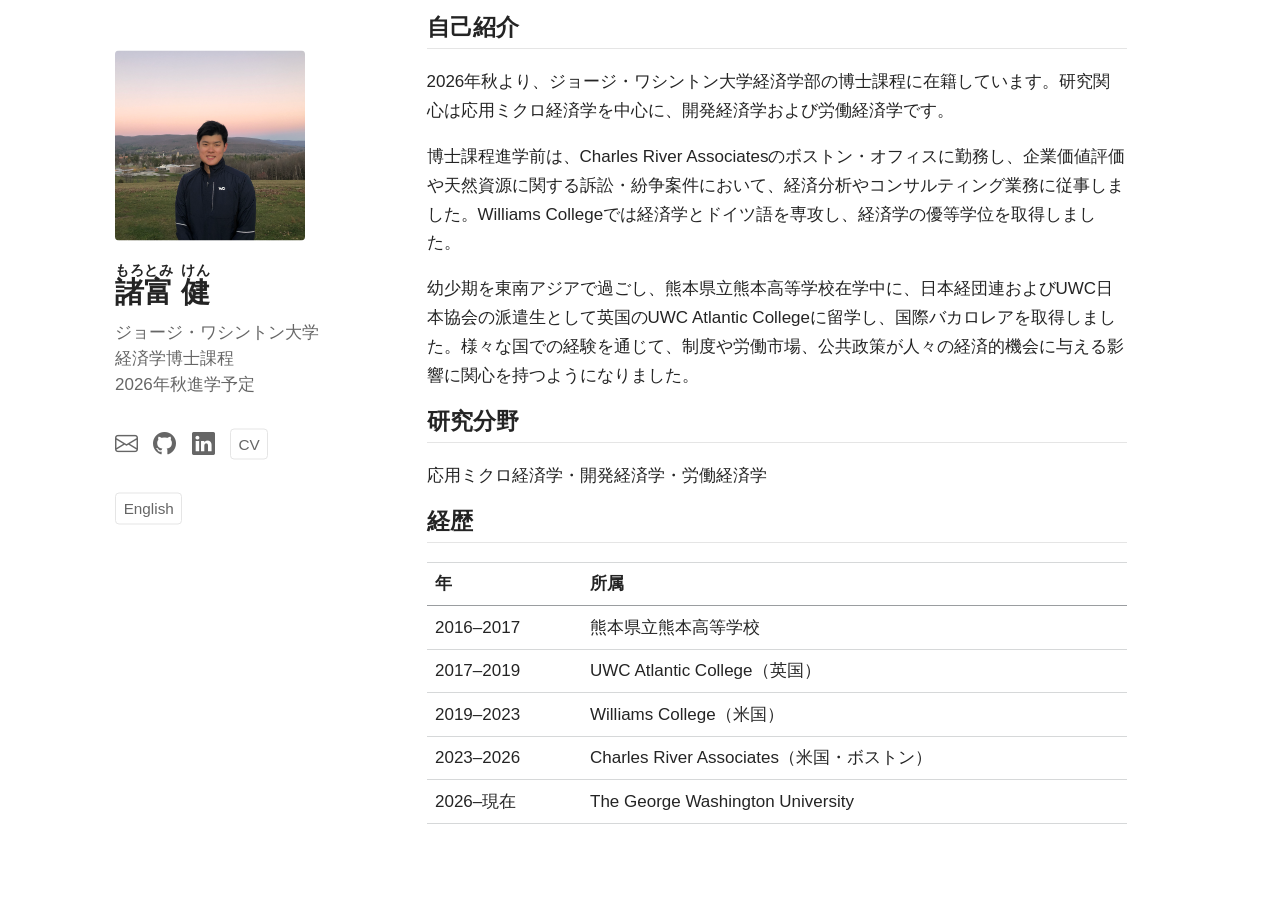
==== commit 47dd990d: "Update Japanese homepage" ====
--- a/docs/ja/index.html
+++ b/docs/ja/index.html
@@ -120,7 +120,7 @@
 <thead>
 <tr class="header">
 <th>年</th>
-<th>所属・内容</th>
+<th>所属</th>
 </tr>
 </thead>
 <tbody>
